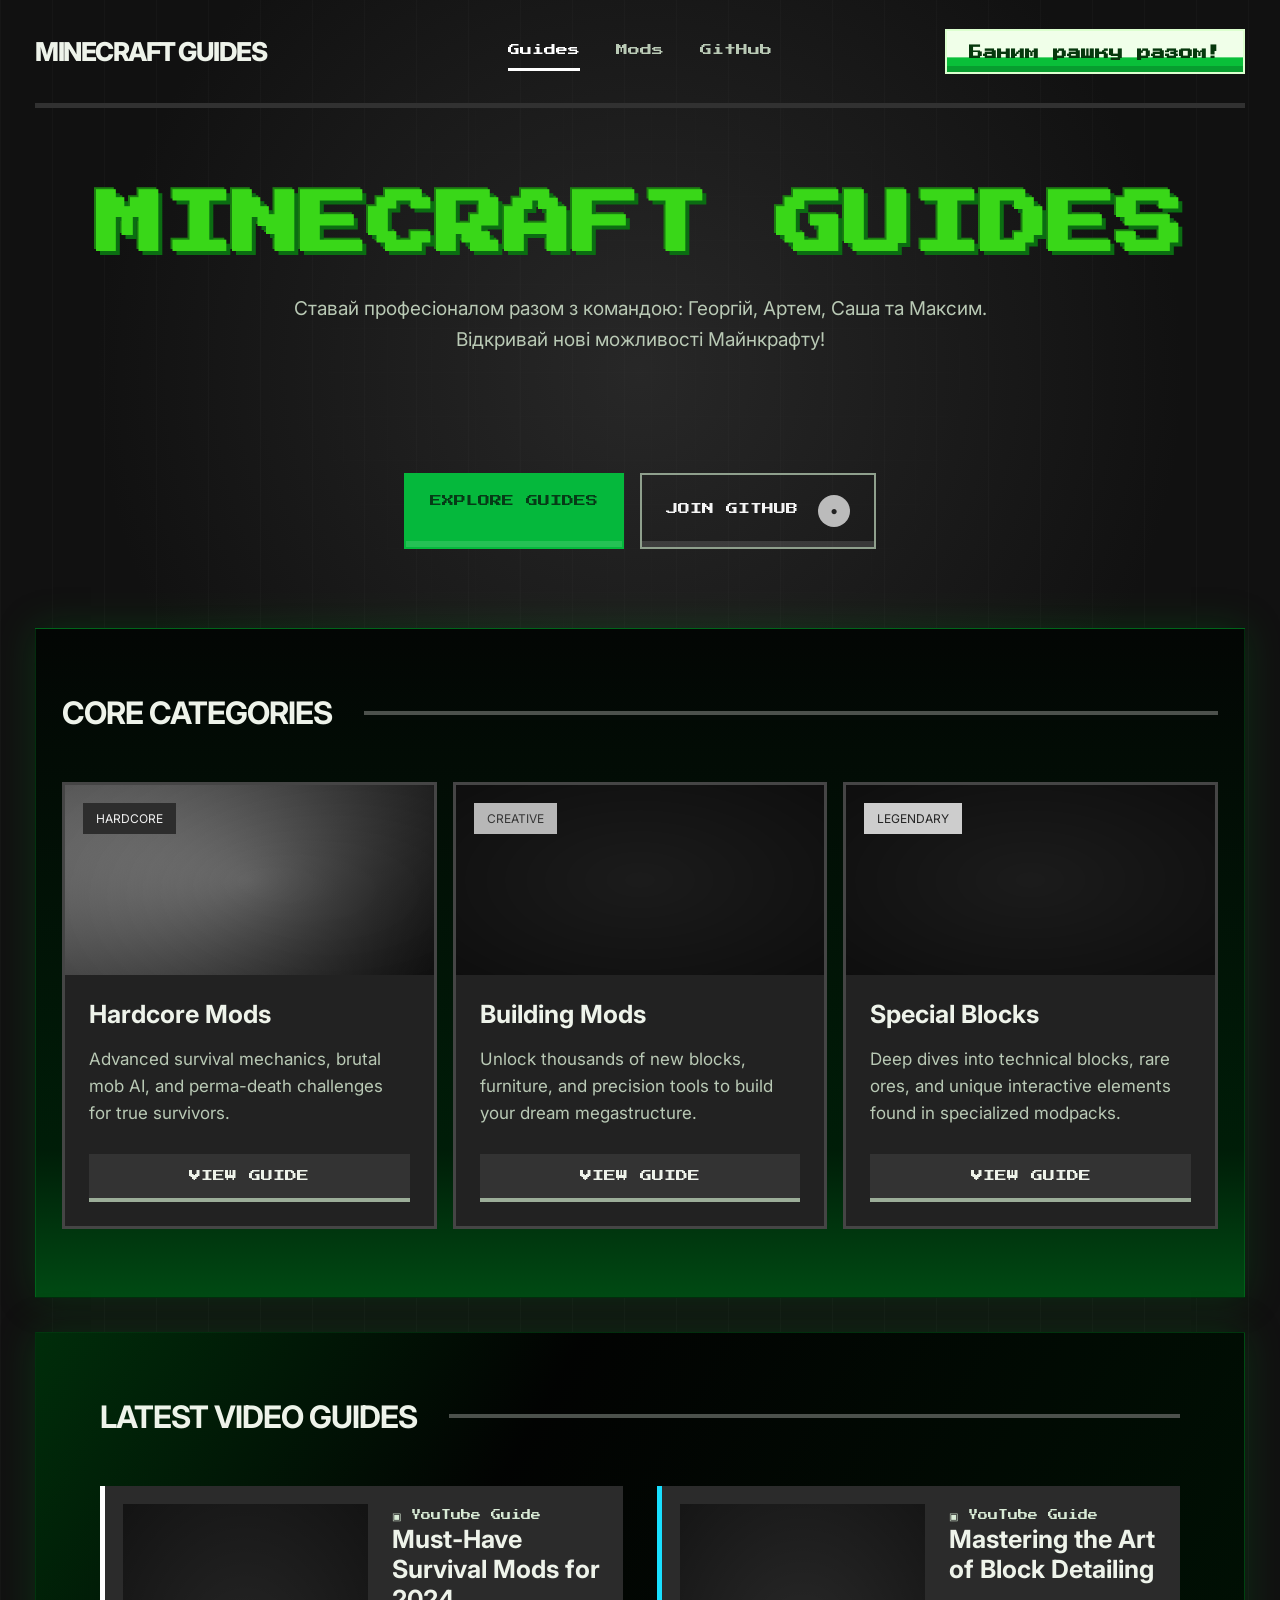
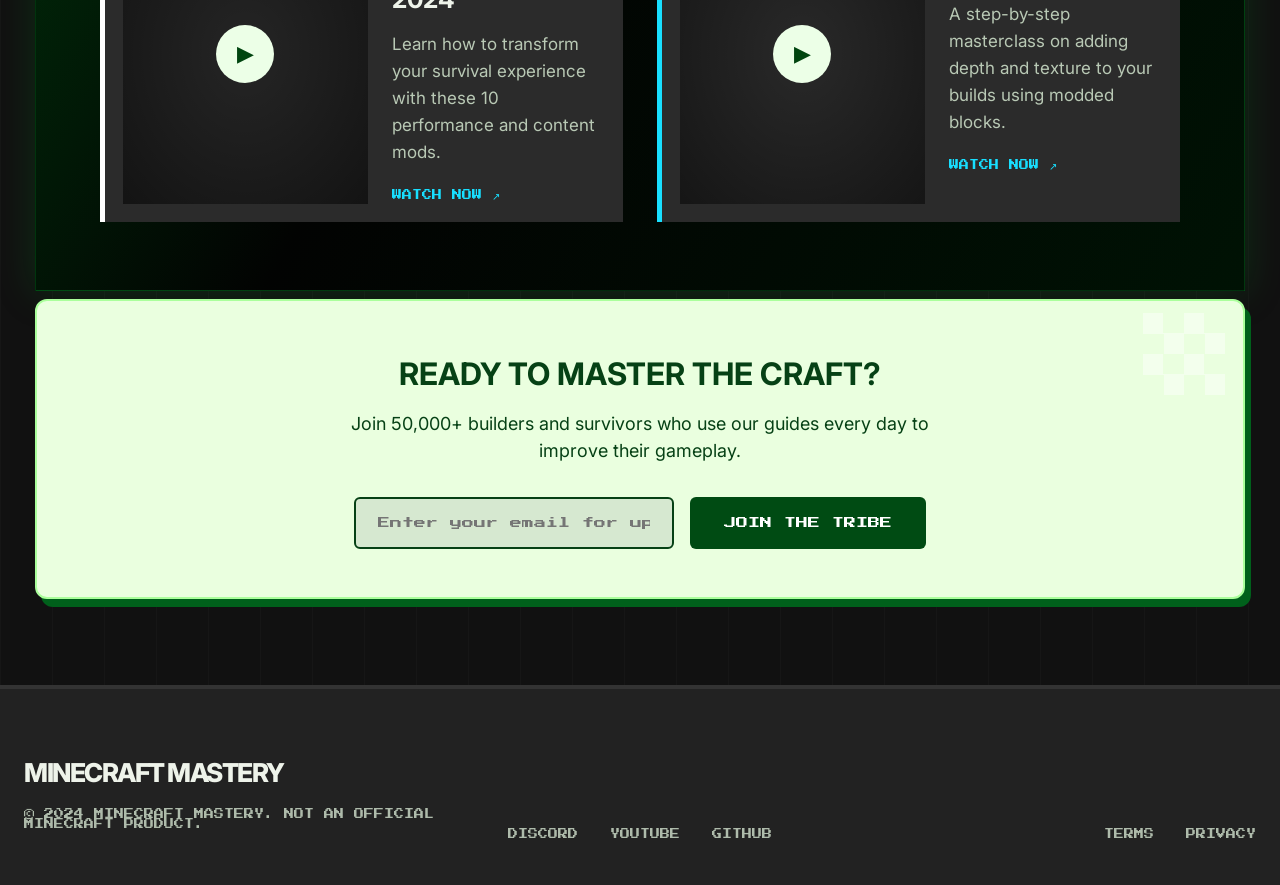
==== index.html @ 64f07d2e "feat: init main page" ====
<!DOCTYPE html>
<html lang="uk">
<head>
  <meta charset="UTF-8" />
  <meta name="viewport" content="width=device-width, initial-scale=1.0" />
  <title>Minecraft Guides</title>
  <link rel="preconnect" href="https://fonts.googleapis.com">
  <link rel="preconnect" href="https://fonts.gstatic.com" crossorigin>
  <link href="https://fonts.googleapis.com/css2?family=Inter:wght@400;500;700;800&family=Press+Start+2P&display=swap" rel="stylesheet">
  <link rel="stylesheet" href="styles.css" />
</head>
<body>
  <header class="site-header">
    <a class="logo" href="#">Minecraft Guides</a>
    <nav class="nav" aria-label="Main navigation">
      <a class="active" href="#guides">Guides</a>
      <a href="#mods">Mods</a>
      <a href="https://github.com" target="_blank" rel="noreferrer">GitHub</a>
    </nav>
    <a class="top-cta" href="#join">Баним рашку разом!</a>
  </header>

  <main>
    <section class="hero" id="guides">
      <div class="hero-grid" aria-hidden="true"></div>
      <h1>Minecraft Guides</h1>
      <p>Ставай професіоналом разом з командою: Георгій, Артем, Саша та Максим.<br>Відкривай нові можливості Майнкрафту!</p>
      <div class="hero-actions">
        <a class="btn btn-primary" href="#categories">Explore Guides</a>
        <a class="btn btn-ghost" href="https://github.com" target="_blank" rel="noreferrer">Join GitHub <span class="github-mark">●</span></a>
      </div>
    </section>

    <section class="panel dark-panel" id="categories">
      <div class="section-title">
        <h2>Core Categories</h2>
        <span></span>
      </div>

      <div class="cards">
        <article class="card">
          <div class="card-art survival"><span class="tag red">Hardcore</span></div>
          <div class="card-body">
            <h3>Hardcore Mods</h3>
            <p>Advanced survival mechanics, brutal mob AI, and perma-death challenges for true survivors.</p>
            <a href="#" class="card-btn">View Guide</a>
          </div>
        </article>

        <article class="card">
          <div class="card-art building"><span class="tag cyan">Creative</span></div>
          <div class="card-body">
            <h3>Building Mods</h3>
            <p>Unlock thousands of new blocks, furniture, and precision tools to build your dream megastructure.</p>
            <a href="#" class="card-btn">View Guide</a>
          </div>
        </article>

        <article class="card">
          <div class="card-art blocks"><span class="tag pink">Legendary</span></div>
          <div class="card-body">
            <h3>Special Blocks</h3>
            <p>Deep dives into technical blocks, rare ores, and unique interactive elements found in specialized modpacks.</p>
            <a href="#" class="card-btn">View Guide</a>
          </div>
        </article>
      </div>
    </section>

    <section class="panel video-panel">
      <div class="section-title">
        <h2>Latest Video Guides</h2>
        <span></span>
      </div>

      <div class="videos">
        <article class="video-card light-line">
          <div class="thumb redstone"><button aria-label="Play survival mods video">▶</button></div>
          <div>
            <small>▣ YouTube Guide</small>
            <h3>Must-Have Survival Mods for 2024</h3>
            <p>Learn how to transform your survival experience with these 10 performance and content mods.</p>
            <a href="#">Watch Now ↗</a>
          </div>
        </article>

        <article class="video-card cyan-line">
          <div class="thumb secrets"><button aria-label="Play block detailing video">▶</button></div>
          <div>
            <small>▣ YouTube Guide</small>
            <h3>Mastering the Art of Block Detailing</h3>
            <p>A step-by-step masterclass on adding depth and texture to your builds using modded blocks.</p>
            <a href="#">Watch Now ↗</a>
          </div>
        </article>
      </div>
    </section>

    <section class="newsletter" id="join">
      <div class="pixel-corner" aria-hidden="true"></div>
      <h2>Ready to Master the Craft?</h2>
      <p>Join 50,000+ builders and survivors who use our guides every day to improve their gameplay.</p>
      <form>
        <input type="email" placeholder="Enter your email for updates" aria-label="Email" />
        <button type="submit">Join the Tribe</button>
      </form>
    </section>
  </main>

  <footer class="footer">
    <div>
      <h2>Minecraft Mastery</h2>
      <p>© 2024 Minecraft Mastery. Not an official Minecraft product.</p>
    </div>
    <nav aria-label="Footer navigation">
      <a href="#">Discord</a>
      <a href="#">YouTube</a>
      <a href="#">GitHub</a>
    </nav>
    <nav aria-label="Legal navigation">
      <a href="#">Terms</a>
      <a href="#">Privacy</a>
    </nav>
  </footer>
</body>
</html>
---- styles.css ----
* {
  box-sizing: border-box;
}

html {
  scroll-behavior: smooth;
}

body {
  margin: 0;
  color: #eef3ea;
  background: radial-gradient(circle at 50% 15%, rgba(64, 64, 64, 0.48), transparent 34rem),
    linear-gradient(90deg, rgba(255, 255, 255, 0.02) 1px, transparent 1px),
    #111111;
  background-size: auto, 52px 52px, auto;
  font-family: Inter, system-ui, sans-serif;
}

/* Basic links */
a {
  color: inherit;
  text-decoration: none;
}

/* Header */
.site-header {
  width: min(1210px, calc(100% - 64px));
  height: 108px;
  margin: 0 auto;
  display: grid;
  grid-template-columns: 1fr auto 1fr;
  align-items: center;
  border-bottom: 5px solid #313131;
}

.logo,
.footer h2 {
  font-size: 26px;
  font-weight: 800;
  text-transform: uppercase;
  letter-spacing: -1.5px;
}

.nav {
  display: flex;
  gap: 36px;
  color: #b9c9b5;
  font-family: "Press Start 2P", monospace;
  font-size: 12px;
}

.nav a {
  padding: 12px 0;
}

.nav .active {
  color: #ffffff;
  border-bottom: 3px solid #ffffff;
}

.top-cta {
  min-width: 230px;
  justify-self: end;
  padding: 15px 22px 12px;
  color: #06380d;
  background: linear-gradient(#f0ffe9 0 64%, #09bf39 65%);
  border: 2px solid #dcffcf;
  box-shadow: inset 0 -6px 0 rgba(0, 0, 0, 0.18);
  font-family: "Press Start 2P", monospace;
  font-size: 14px;
  font-weight: 700;
  text-align: center;
}

/* Page layout */
main {
  width: min(1210px, calc(100% - 64px));
  margin: 0 auto 78px;
}

/* Hero */
.hero {
  position: relative;
  min-height: 520px;
  display: grid;
  place-items: center;
  align-content: center;
  overflow: hidden;
  text-align: center;
}

.hero-grid {
  position: absolute;
  inset: 0;
  opacity: 0.13;
  background-image: linear-gradient(#333333 1px, transparent 1px),
    linear-gradient(90deg, #333333 1px, transparent 1px);
  background-size: 44px 44px;
  mask-image: radial-gradient(circle, #000000 0, transparent 68%);
}

.hero h1 {
  position: relative;
  margin: 0 0 28px;
  color: #39d718;
  font-family: "Press Start 2P", monospace;
  font-size: clamp(42px, 6vw, 68px);
  line-height: 1.15;
  text-transform: uppercase;
  text-shadow: 4px 4px 0 #0b6d12, -2px -2px 0 #1b7d11;
}

.hero p {
  position: relative;
  margin: 0;
  color: #b9c9b5;
  font-size: 19px;
  line-height: 1.65;
}

.hero-actions {
  position: relative;
  display: flex;
  flex-wrap: wrap;
  justify-content: center;
  gap: 16px;
  margin-top: 118px;
}

.btn {
  min-width: 205px;
  padding: 20px 24px;
  border: 2px solid #8fa08d;
  box-shadow: inset 0 -6px 0 rgba(255, 255, 255, 0.13);
  font-family: "Press Start 2P", monospace;
  font-size: 12px;
  text-transform: uppercase;
}

.btn-primary {
  color: #063b17;
  background: #05b83c;
  border-color: #05b83c;
}

.btn-ghost {
  color: #f4f4f4;
  background: transparent;
}

.github-mark {
  width: 32px;
  height: 32px;
  margin-left: 8px;
  display: inline-grid;
  place-items: center;
  color: #222222;
  background: #bbbbbb;
  border-radius: 50%;
}

/* Common panels */
.panel {
  padding: 68px 26px;
  background: linear-gradient(#030604, #001d08 78%, #004a13);
  border: 1px solid rgba(0, 255, 70, 0.15);
  box-shadow: 0 0 36px rgba(0, 130, 30, 0.25);
}

.video-panel {
  margin-top: 34px;
  padding-inline: 64px;
  background: linear-gradient(120deg, #002d0a, #020302 36%, #001204);
}

.section-title {
  display: flex;
  align-items: center;
  gap: 32px;
  margin-bottom: 54px;
}

.section-title h2 {
  margin: 0;
  font-size: 31px;
  line-height: 1;
  text-transform: uppercase;
  letter-spacing: -1px;
}

.section-title span {
  flex: 1;
  height: 4px;
  background: #4c514c;
}

/* Category cards */
.cards {
  display: grid;
  grid-template-columns: repeat(3, 1fr);
  gap: 16px;
}

.card {
  background: #222222;
  border: 3px solid #454545;
  transition: transform 0.2s, border-color 0.2s;
}

.card:hover {
  transform: translateY(-6px);
  border-color: #117e2e;
}

.card-art {
  position: relative;
  height: 190px;
  background-position: center;
  background-size: cover;
  filter: grayscale(1);
}

.card-art::after,
.thumb::after {
  content: "";
  position: absolute;
  inset: 0;
  background: radial-gradient(transparent, rgba(0, 0, 0, 0.48));
}

.survival {
  background-image: linear-gradient(120deg, rgba(255, 255, 255, 0.6), rgba(0, 0, 0, 0.15)),
    url("https://images.unsplash.com/photo-1607513746994-51f730a44832?auto=format&fit=crop&w=900&q=80");
}

.building {
  background-image: linear-gradient(rgba(0, 0, 0, 0.2), rgba(0, 0, 0, 0.2)),
    url("https://images.unsplash.com/photo-1518005020951-eccb494ad742?auto=format&fit=crop&w=900&q=80");
}

.blocks {
  background-image: linear-gradient(rgba(0, 0, 0, 0.2), rgba(0, 0, 0, 0.2)),
    url("https://images.unsplash.com/photo-1519608487953-e999c86e7455?auto=format&fit=crop&w=900&q=80");
}

.tag {
  position: absolute;
  z-index: 1;
  top: 18px;
  left: 18px;
  padding: 8px 13px;
  font-size: 12px;
  text-transform: uppercase;
}

.red {
  background: #b90614;
}

.cyan {
  color: #05414a;
  background: #18dfff;
}

.pink {
  color: #9a0030;
  background: #ffbed4;
}

.card-body {
  padding: 24px;
}

.card h3,
.video-card h3 {
  margin: 0 0 16px;
  font-size: 25px;
}

.card p,
.video-card p {
  color: #b9c9b5;
  font-size: 17px;
  line-height: 1.6;
}

.card-btn {
  display: block;
  margin-top: 26px;
  padding: 16px;
  background: #333333;
  border-bottom: 4px solid #9cae99;
  font-family: "Press Start 2P", monospace;
  font-size: 12px;
  text-align: center;
  text-transform: uppercase;
}

/* Video cards */
.videos {
  display: grid;
  grid-template-columns: 1fr 1fr;
  gap: 34px;
}

.video-card {
  display: grid;
  grid-template-columns: 1.15fr 1fr;
  gap: 24px;
  padding: 18px;
  background: #2b2b2b;
}

.light-line {
  border-left: 5px solid #ffffff;
}

.cyan-line {
  border-left: 5px solid #18dfff;
}

.thumb {
  position: relative;
  min-height: 130px;
  display: grid;
  place-items: center;
  background-position: center;
  background-size: cover;
}

.redstone {
  background-image: linear-gradient(rgba(0, 0, 0, 0.15), rgba(0, 0, 0, 0.15)),
    url("https://images.unsplash.com/photo-1550745165-9bc0b252726f?auto=format&fit=crop&w=800&q=80");
}

.secrets {
  background-image: linear-gradient(rgba(0, 0, 0, 0.05), rgba(0, 0, 0, 0.05)),
    url("https://images.unsplash.com/photo-1605806616949-59450419c3d1?auto=format&fit=crop&w=800&q=80");
}

.thumb button {
  position: relative;
  z-index: 1;
  width: 58px;
  height: 58px;
  color: #00450f;
  background: #ecffe7;
  border: 0;
  border-radius: 50%;
  font-size: 22px;
  cursor: pointer;
}

.video-card small {
  color: #d8ead5;
  font-family: "Press Start 2P", monospace;
  font-size: 10px;
}

.video-card a {
  color: #18dfff;
  font-family: "Press Start 2P", monospace;
  font-size: 10px;
  text-transform: uppercase;
}

/* Newsletter */
.newsletter {
  position: relative;
  margin: 8px 0 86px;
  padding: 54px 24px 48px;
  overflow: hidden;
  color: #064115;
  background: #eaffdf;
  border: 2px solid #aaff9b;
  border-radius: 12px;
  box-shadow: 6px 8px 0 #00601b;
  text-align: center;
}

.newsletter h2 {
  margin: 0 0 18px;
  font-size: 31px;
  text-transform: uppercase;
}

.newsletter p {
  max-width: 640px;
  margin: 0 auto 32px;
  font-size: 18px;
  line-height: 1.55;
}

.newsletter form {
  display: flex;
  flex-wrap: wrap;
  justify-content: center;
  gap: 16px;
}

.newsletter input {
  width: min(320px, 100%);
  padding: 18px 22px;
  background: #d6e8d0;
  border: 2px solid #064115;
  border-radius: 6px;
  font-family: "Press Start 2P", monospace;
  font-size: 12px;
}

.newsletter button {
  padding: 19px 34px;
  color: #ffffff;
  background: #004b13;
  border: 0;
  border-radius: 6px;
  font-family: "Press Start 2P", monospace;
  font-size: 12px;
  text-transform: uppercase;
}

.pixel-corner {
  position: absolute;
  top: 12px;
  right: 18px;
  width: 82px;
  height: 82px;
  opacity: 0.45;
  background: conic-gradient(from 90deg, #ffffff 25%, transparent 0 50%, #ffffff 0 75%, transparent 0);
  background-size: 41px 41px;
}

/* Footer */
.footer {
  min-height: 155px;
  padding: 46px 24px;
  display: grid;
  grid-template-columns: 1fr auto 1fr;
  align-items: end;
  gap: 24px;
  background: #222222;
  border-top: 4px solid #333333;
}

.footer p,
.footer a {
  color: #aebbab;
  font-family: "Press Start 2P", monospace;
  font-size: 10px;
  text-transform: uppercase;
}

.footer nav {
  display: flex;
  gap: 32px;
}

.footer nav:last-child {
  justify-self: end;
}

/* Tablet and mobile */
@media (max-width: 900px) {
  .site-header,
  main {
    width: min(100% - 28px, 1210px);
  }

  .site-header {
    height: auto;
    padding: 22px 0;
    grid-template-columns: 1fr;
    justify-items: center;
    gap: 18px;
  }

  .top-cta {
    justify-self: center;
  }

  .hero {
    min-height: 470px;
  }

  .hero-actions {
    margin-top: 56px;
  }

  .cards,
  .videos,
  .video-card,
  .footer {
    grid-template-columns: 1fr;
  }

  .video-panel {
    padding-inline: 26px;
  }

  .footer nav,
  .footer nav:last-child {
    justify-self: start;
    flex-wrap: wrap;
  }
}

@media (max-width: 560px) {
  .nav {
    gap: 18px;
    font-size: 10px;
  }

  .hero h1 {
    font-size: 34px;
  }

  .section-title {
    gap: 16px;
  }

  .section-title h2 {
    font-size: 25px;
  }

  .panel {
    padding: 42px 16px;
  }
}
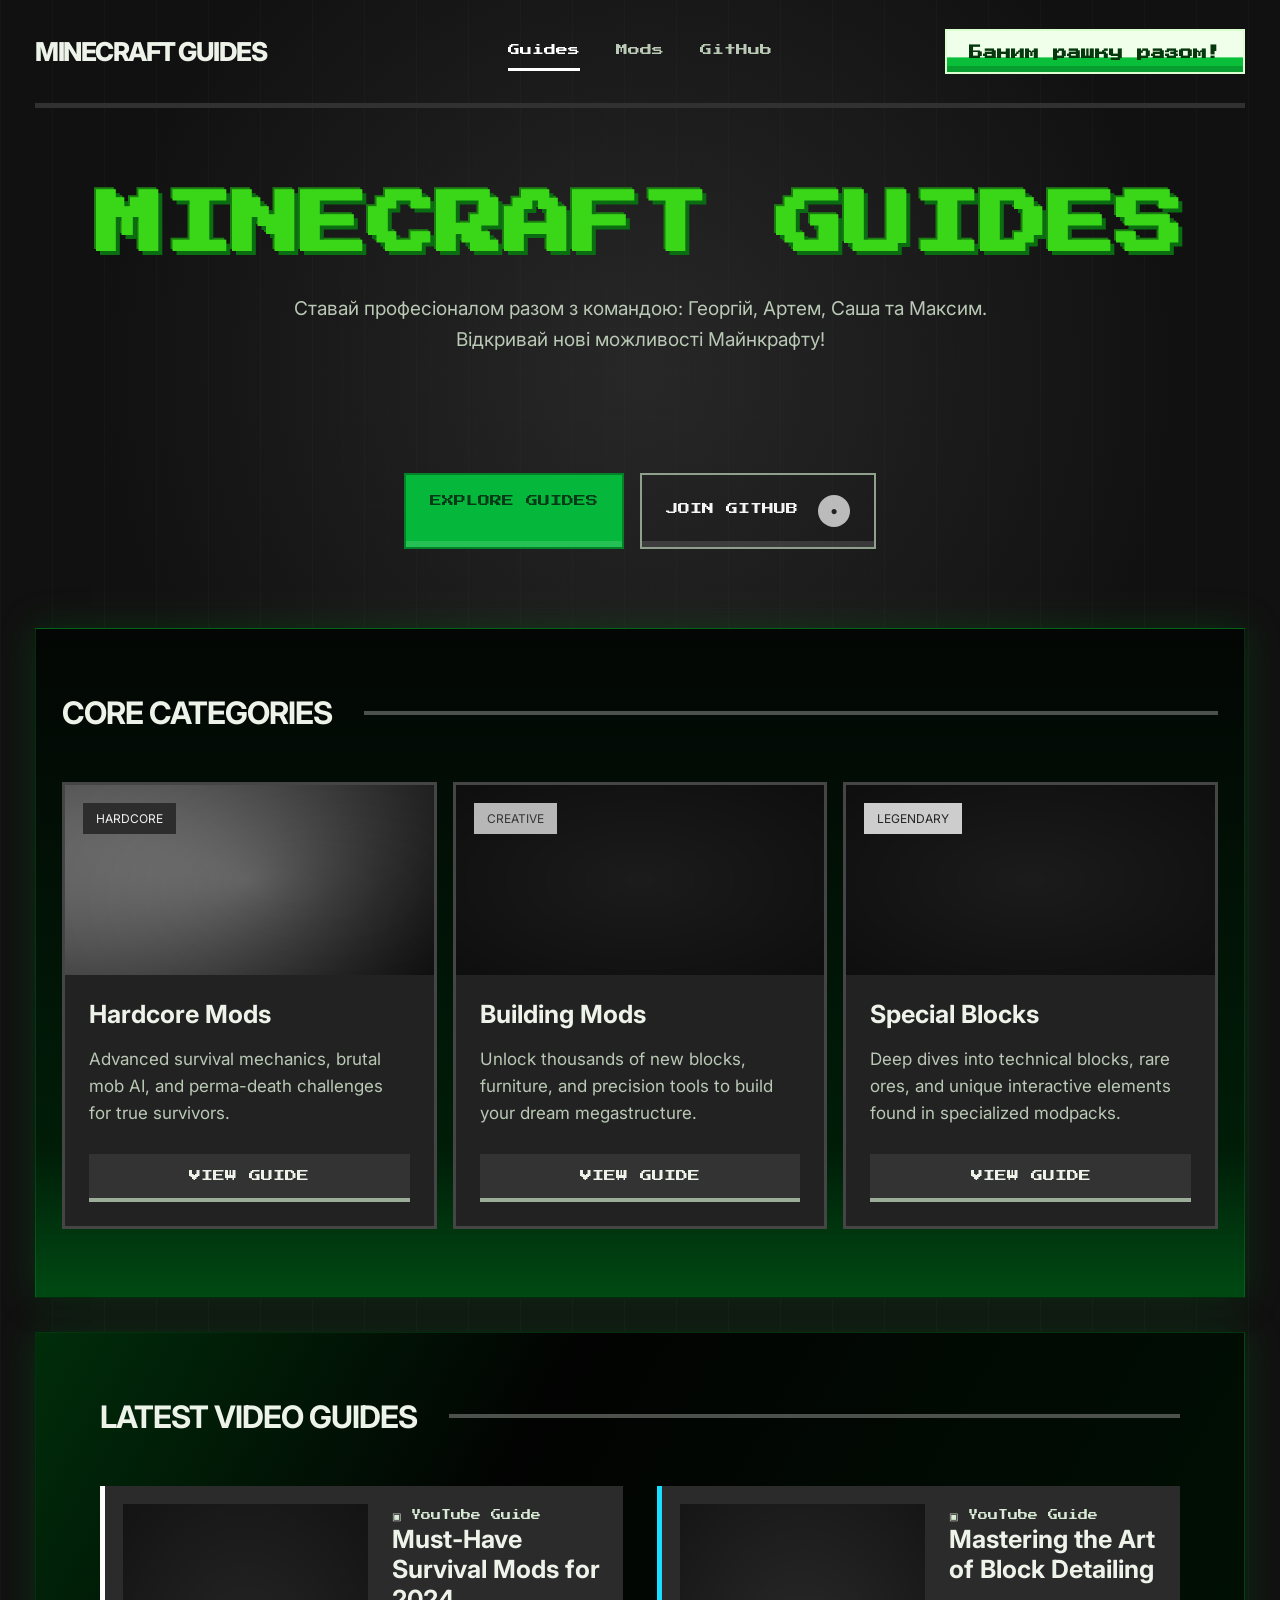
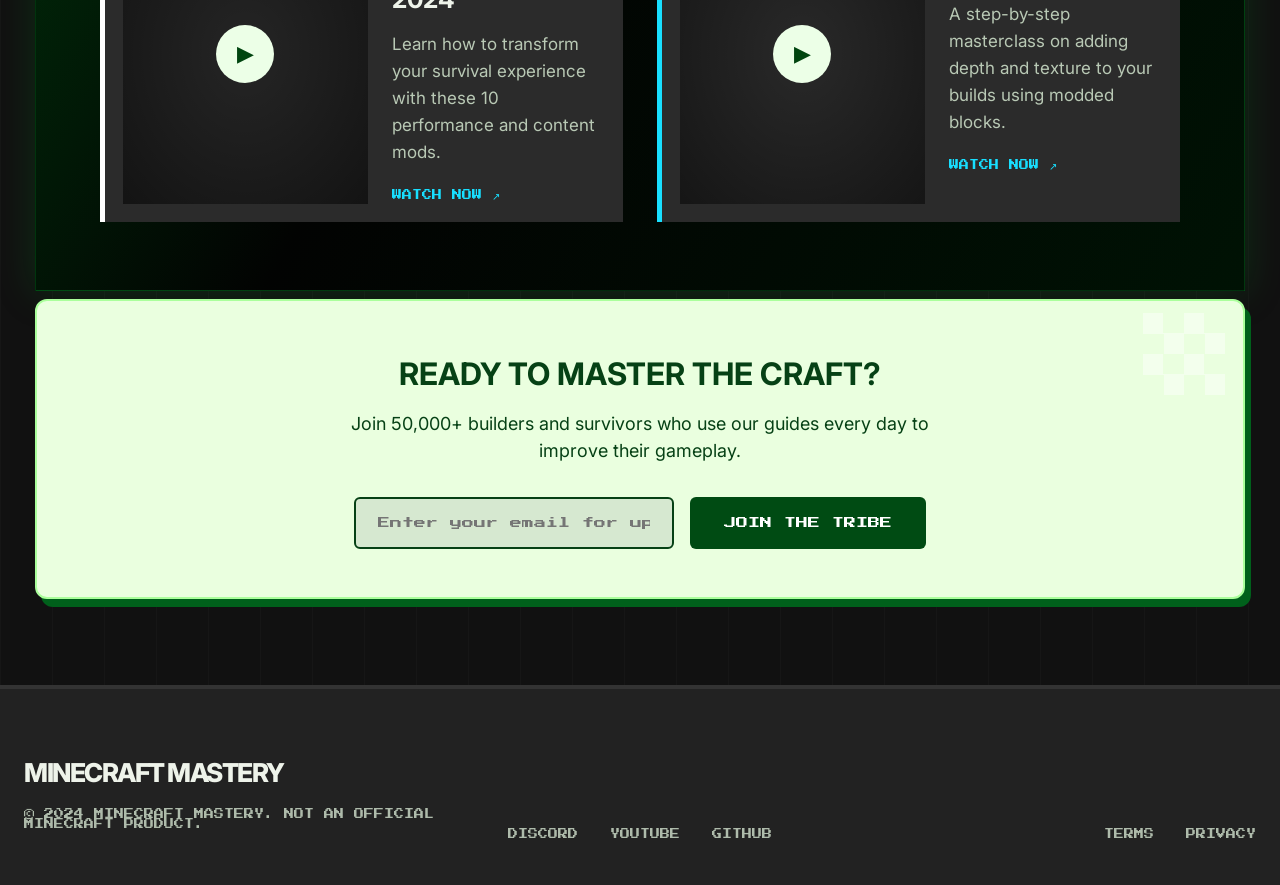
==== commit 2c850e10: "Добавив Сторінки Модів" ====
--- a/index.html
+++ b/index.html
@@ -14,7 +14,7 @@
     <a class="logo" href="#">Minecraft Guides</a>
     <nav class="nav" aria-label="Main navigation">
       <a class="active" href="#guides">Guides</a>
-      <a href="#mods">Mods</a>
+      <a href="mods.html">Mods</a>
       <a href="https://github.com" target="_blank" rel="noreferrer">GitHub</a>
     </nav>
     <a class="top-cta" href="#join">Баним рашку разом!</a>
--- a/styles.css
+++ b/styles.css
@@ -51,6 +51,11 @@
 
 .nav a {
   padding: 12px 0;
+  transition: 0.1s;
+}
+
+.nav a:hover {
+  color: #599950;
 }
 
 .nav .active {
@@ -70,7 +75,14 @@
   font-size: 14px;
   font-weight: 700;
   text-align: center;
-}
+  transition: 0.2s;
+}
+.top-cta:hover {
+  background: linear-gradient(#f0ffe9 0 64%, #09bf39 65%);
+  box-shadow: inset 0 -6px 0 rgba(0, 0, 0, 0.28);
+  transform: scale(1.02);
+}
+
 
 /* Page layout */
 main {
@@ -140,7 +152,7 @@
 .btn-primary {
   color: #063b17;
   background: #05b83c;
-  border-color: #05b83c;
+  border-color: #038129;
 }
 
 .btn-ghost {
@@ -351,6 +363,10 @@
   cursor: pointer;
 }
 
+.video-card {
+  transition: 0.2s;
+}
+
 .video-card small {
   color: #d8ead5;
   font-family: "Press Start 2P", monospace;
@@ -363,6 +379,16 @@
   font-size: 10px;
   text-transform: uppercase;
 }
+
+.video-card a:hover {
+  text-decoration: underline;
+}
+.video-card a:active {
+  color: #ffffff;
+}
+.video-card:hover {
+  background: #3a3a3a;
+  box-shadow: 0 0 18px rgba(0, 255, 70, 0.25);}
 
 /* Newsletter */
 .newsletter {
@@ -453,6 +479,7 @@
 .footer nav {
   display: flex;
   gap: 32px;
+  text-size: 15px;
 }
 
 .footer nav:last-child {
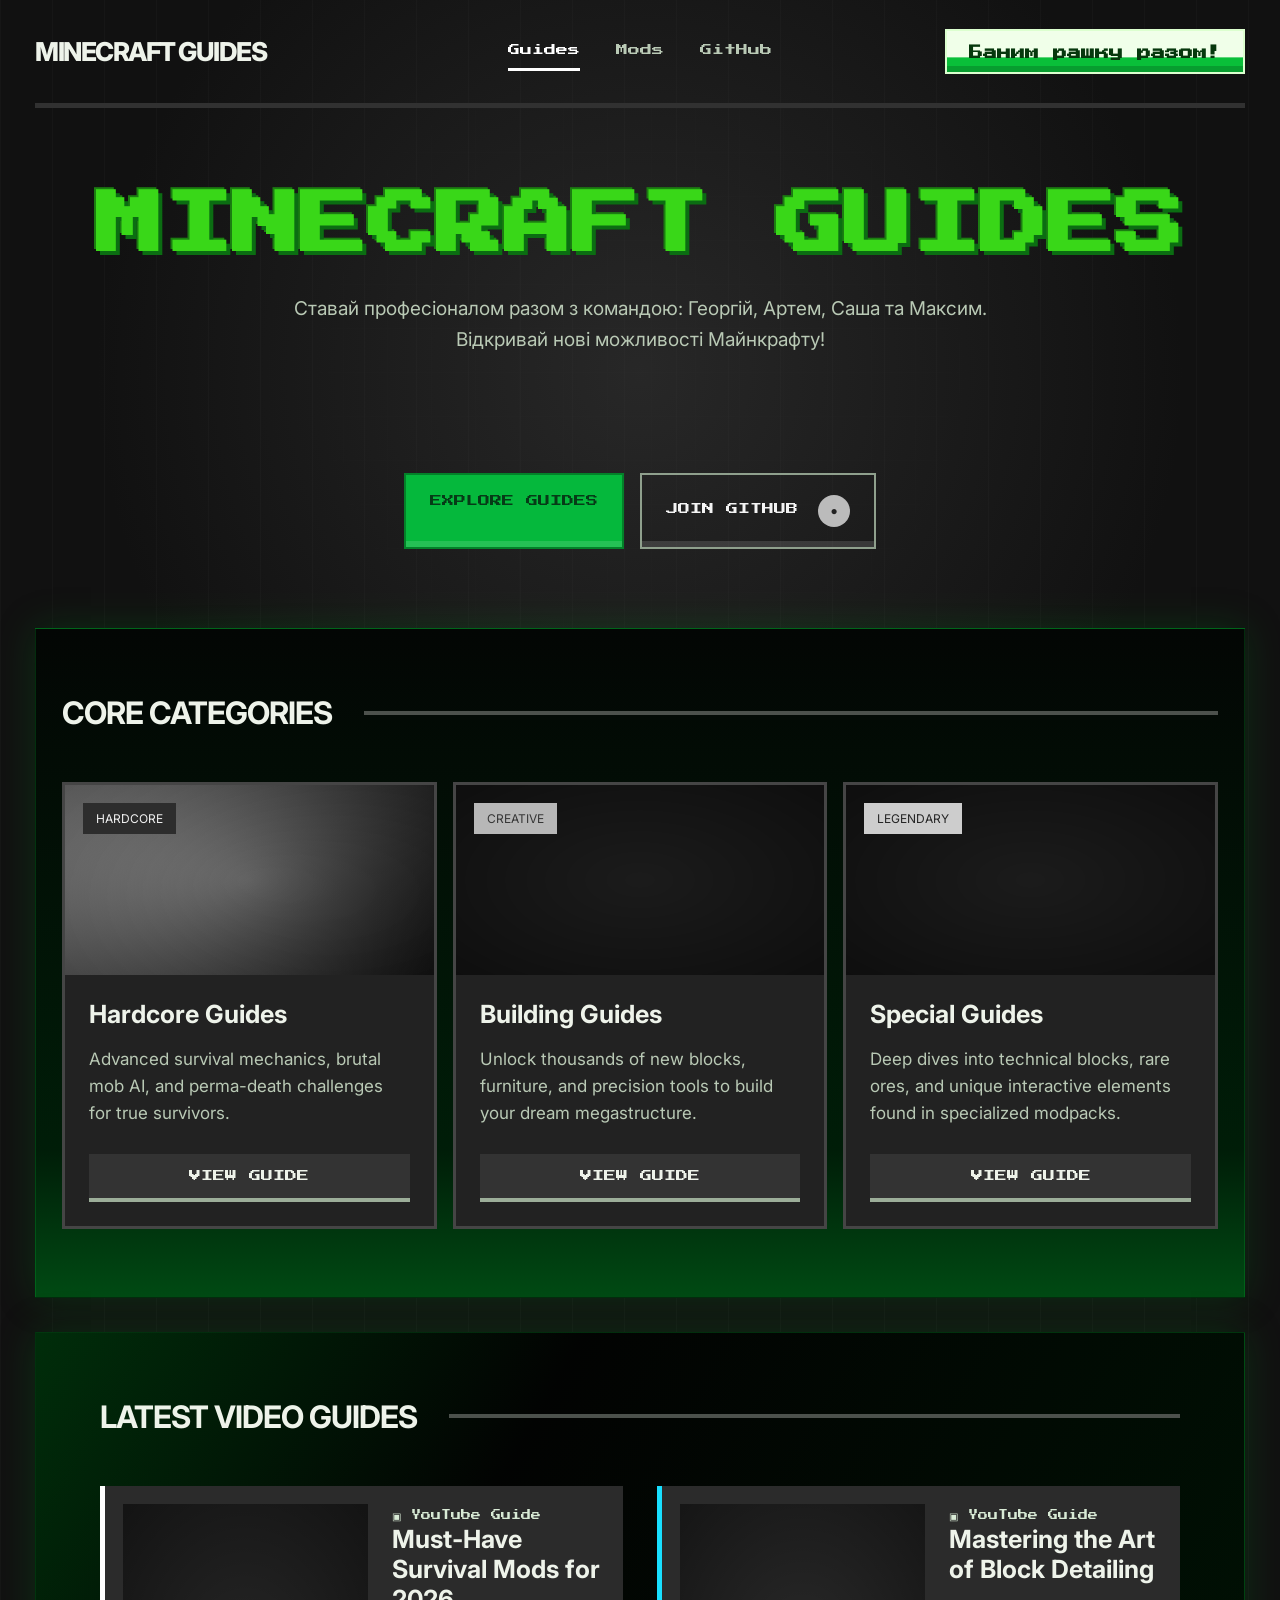
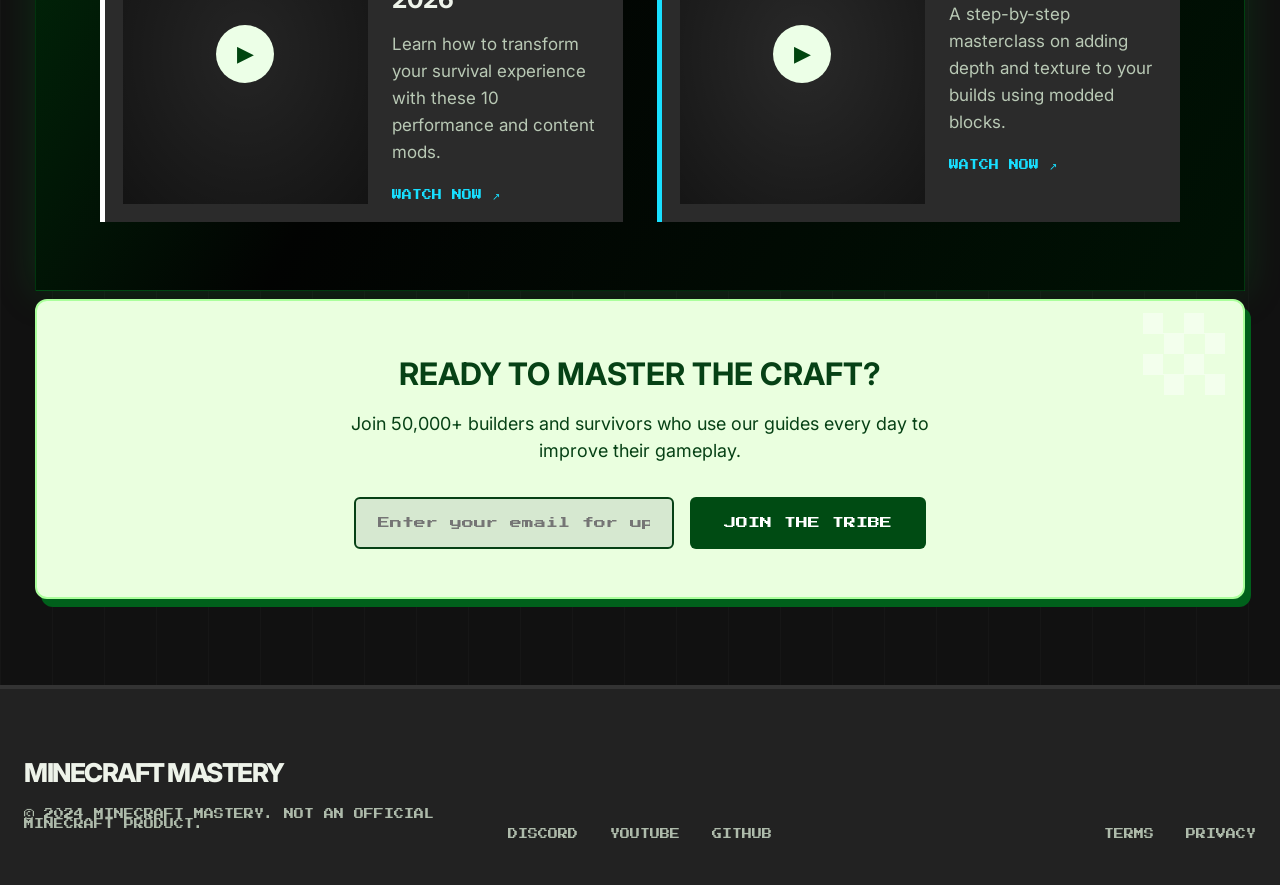
==== commit ce10e17d: "Додав багато модів" ====
--- a/index.html
+++ b/index.html
@@ -13,7 +13,7 @@
   <header class="site-header">
     <a class="logo" href="#">Minecraft Guides</a>
     <nav class="nav" aria-label="Main navigation">
-      <a class="active" href="#guides">Guides</a>
+      <a class="active" href="index.html">Guides</a>
       <a href="mods.html">Mods</a>
       <a href="https://github.com" target="_blank" rel="noreferrer">GitHub</a>
     </nav>
@@ -41,7 +41,7 @@
         <article class="card">
           <div class="card-art survival"><span class="tag red">Hardcore</span></div>
           <div class="card-body">
-            <h3>Hardcore Mods</h3>
+            <h3>Hardcore Guides</h3>
             <p>Advanced survival mechanics, brutal mob AI, and perma-death challenges for true survivors.</p>
             <a href="#" class="card-btn">View Guide</a>
           </div>
@@ -50,7 +50,7 @@
         <article class="card">
           <div class="card-art building"><span class="tag cyan">Creative</span></div>
           <div class="card-body">
-            <h3>Building Mods</h3>
+            <h3>Building Guides</h3>
             <p>Unlock thousands of new blocks, furniture, and precision tools to build your dream megastructure.</p>
             <a href="#" class="card-btn">View Guide</a>
           </div>
@@ -59,7 +59,7 @@
         <article class="card">
           <div class="card-art blocks"><span class="tag pink">Legendary</span></div>
           <div class="card-body">
-            <h3>Special Blocks</h3>
+            <h3>Special Guides</h3>
             <p>Deep dives into technical blocks, rare ores, and unique interactive elements found in specialized modpacks.</p>
             <a href="#" class="card-btn">View Guide</a>
           </div>
@@ -75,27 +75,26 @@
 
       <div class="videos">
         <article class="video-card light-line">
-          <div class="thumb redstone"><button aria-label="Play survival mods video">▶</button></div>
+          <div class="thumb redstone"><button href="https://www.youtube.com/watch?v=grBEoJYDWm4" aria-label="Play survival mods video">▶</button></div>
           <div>
             <small>▣ YouTube Guide</small>
-            <h3>Must-Have Survival Mods for 2024</h3>
+            <h3>Must-Have Survival Mods for 2026</h3>
             <p>Learn how to transform your survival experience with these 10 performance and content mods.</p>
-            <a href="#">Watch Now ↗</a>
+            <a href="https://www.youtube.com/watch?v=grBEoJYDWm4">Watch Now ↗</a>
           </div>
         </article>
 
         <article class="video-card cyan-line">
-          <div class="thumb secrets"><button aria-label="Play block detailing video">▶</button></div>
+          <div class="thumb secrets"><button href="https://www.youtube.com/watch?v=sbJNPg-tEmI" aria-label="Play block detailing video">▶</button></div>
           <div>
             <small>▣ YouTube Guide</small>
             <h3>Mastering the Art of Block Detailing</h3>
             <p>A step-by-step masterclass on adding depth and texture to your builds using modded blocks.</p>
-            <a href="#">Watch Now ↗</a>
+            <a href="https://www.youtube.com/watch?v=sbJNPg-tEmI">Watch Now ↗</a>
           </div>
         </article>
       </div>
     </section>
-
     <section class="newsletter" id="join">
       <div class="pixel-corner" aria-hidden="true"></div>
       <h2>Ready to Master the Craft?</h2>
--- a/styles.css
+++ b/styles.css
@@ -239,6 +239,13 @@
   inset: 0;
   background: radial-gradient(transparent, rgba(0, 0, 0, 0.48));
 }
+.card-image {
+  position: relative;
+  height: 190px;
+  background-position: center;
+  background-size: cover;
+  border-radius: 10px;
+}
 
 .survival {
   background-image: linear-gradient(120deg, rgba(255, 255, 255, 0.6), rgba(0, 0, 0, 0.15)),
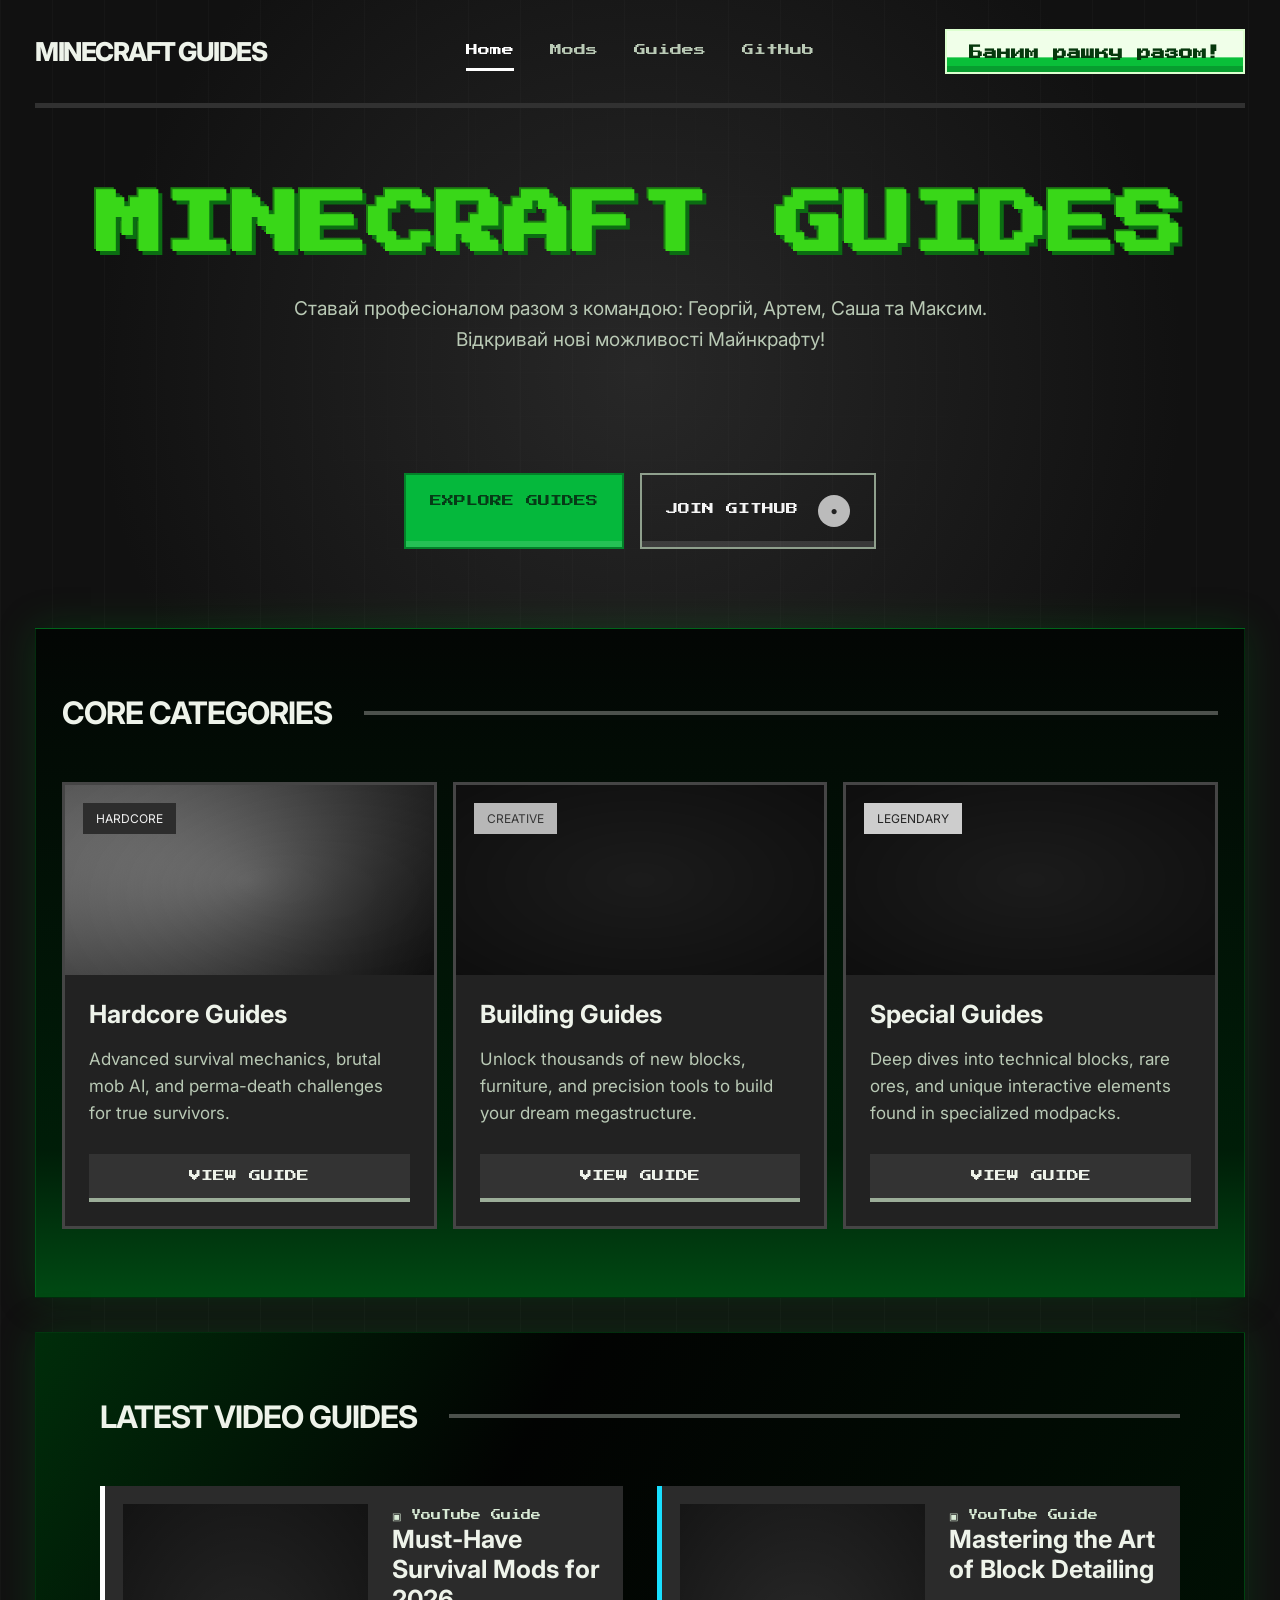
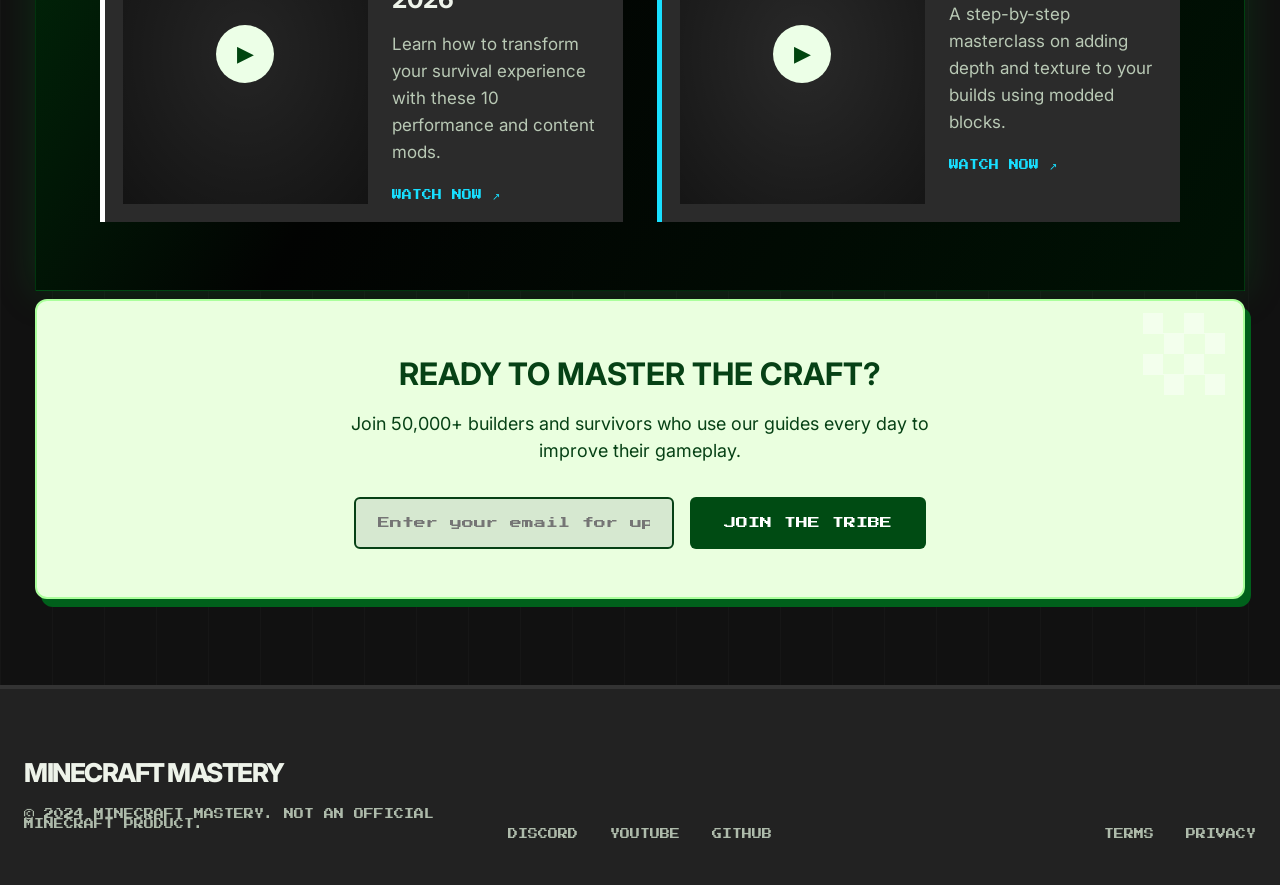
==== commit 1b5c1abc: "зробив гайди майна" ====
--- a/index.html
+++ b/index.html
@@ -13,8 +13,9 @@
   <header class="site-header">
     <a class="logo" href="#">Minecraft Guides</a>
     <nav class="nav" aria-label="Main navigation">
-      <a class="active" href="index.html">Guides</a>
+      <a class="active" href="index.html">Home</a>
       <a href="mods.html">Mods</a>
+      <a href="guides.html">Guides</a>
       <a href="https://github.com" target="_blank" rel="noreferrer">GitHub</a>
     </nav>
     <a class="top-cta" href="#join">Баним рашку разом!</a>
@@ -43,7 +44,7 @@
           <div class="card-body">
             <h3>Hardcore Guides</h3>
             <p>Advanced survival mechanics, brutal mob AI, and perma-death challenges for true survivors.</p>
-            <a href="#" class="card-btn">View Guide</a>
+            <a href="hardcore.html" class="card-btn">View Guide</a>
           </div>
         </article>
 
